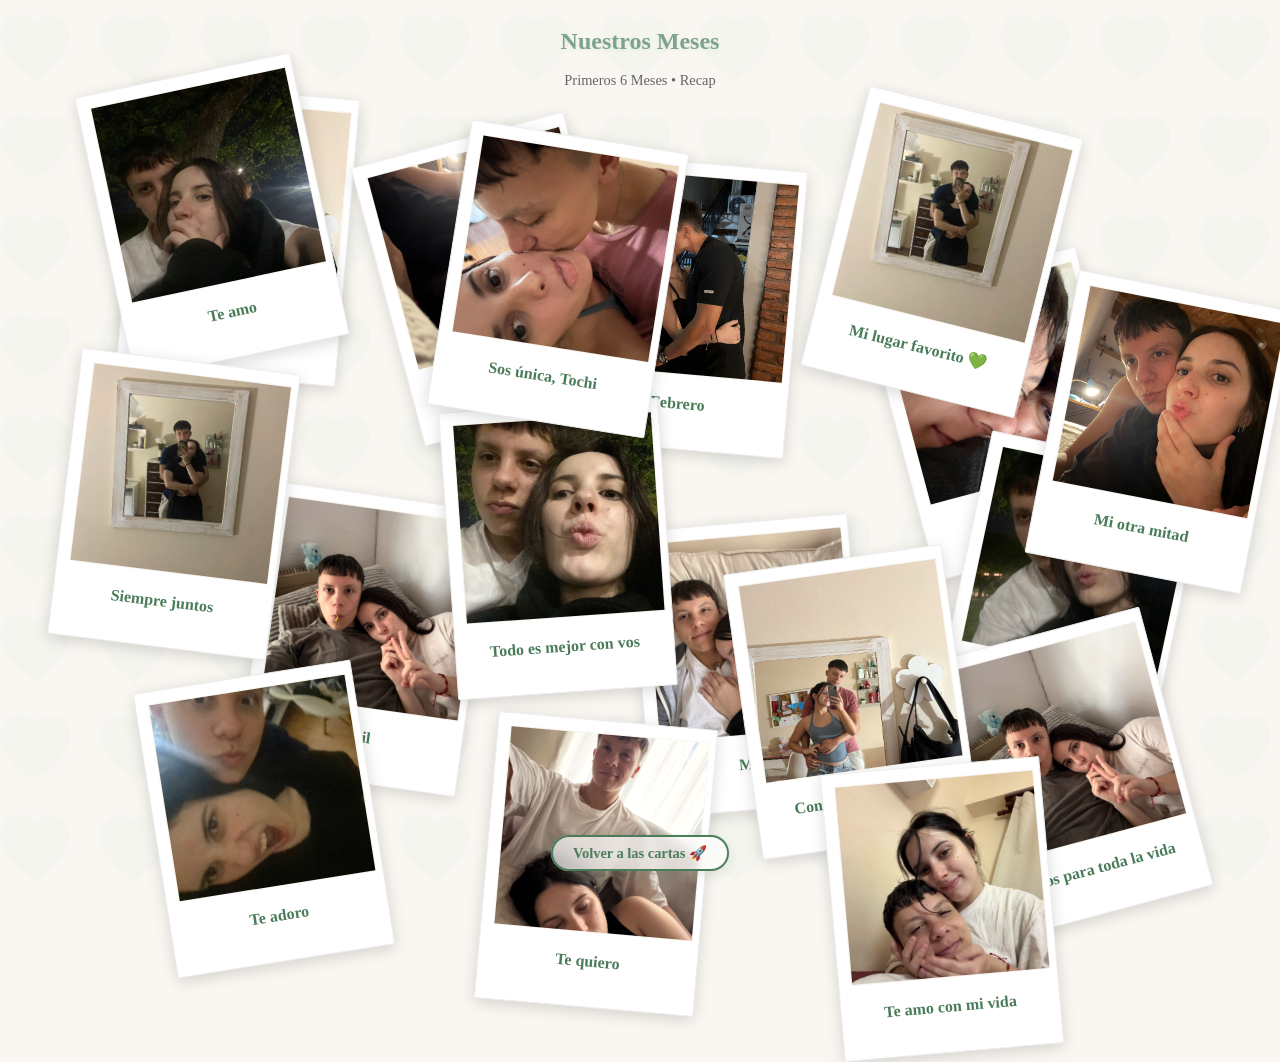
==== 6meses.html @ b49af7e0 "6 meses (falta carta)" ====
<!DOCTYPE html>
<html lang="es">
<head>
    <meta charset="UTF-8">
    <meta name="viewport" content="width=device-width, initial-scale=1.0, maximum-scale=1.0, user-select=none">
    <title>Medio año con mi Tochi 💚</title>
    
    <link rel="stylesheet" href="style.css">
    
    <style>
        /* ESTILOS ESPECÍFICOS PARA EL ESCRITORIO DE POLAROIDS */
        body {
            background-color: #FAF7F2; /* Fondo marfil claro, como la página del corazón */
            overflow: hidden; /* Evita que la página se mueva al arrastrar fotos */
            height: 100vh;
            width: 100vw;
            touch-action: none; /* Vital para móviles */
        }

        #escritorio {
            position: relative;
            width: 100%;
            height: 100%;
            display: flex;
            justify-content: center;
            align-items: center;
        }

        .header-recap {
            position: absolute;
            top: 20px;
            left: 50%;
            transform: translateX(-50%);
            text-align: center;
            z-index: 1; /* Por detrás de las Polaroids al arrastrar */
            font-family: 'Poppins', sans-serif;
            color: #4a7c59; /* Verde botánico */
        }

        .header-recap h1 {
            font-size: 1.5rem;
            margin: 0;
            text-shadow: 0 2px 4px rgba(74, 124, 89, 0.1);
        }

        .header-recap p {
            font-family: 'Lora', serif;
            font-size: 0.9rem;
            margin-top: 5px;
            color: #666;
        }

        /* La Polaroid */
        .polaroid {
            position: absolute;
            background: #ffffff;
            padding: 12px 12px 30px 12px; /* Margen inferior más ancho para la leyenda */
            box-shadow: 0 4px 15px rgba(0,0,0,0.15);
            border-radius: 2px;
            cursor: grab;
            user-select: none;
            touch-action: none;
            transition: transform 0.1s ease, box-shadow 0.2s ease;
            z-index: 10;
        }

        /* Estado al arrastrar */
        .polaroid.dragging {
            cursor: grabbing;
            box-shadow: 0 10px 25px rgba(74, 124, 89, 0.3); /* Brillo verde sutil */
            transform: scale(1.05);
            z-index: 1000 !important; /* Siempre arriba del todo al moverla */
        }

        .polaroid img {
            width: 200px; /* Tamaño de la foto cuadrada */
            height: 200px;
            object-fit: cover; /* Recorta si no es cuadrada, pero mejor recortar antes */
            border: 1px solid #f0f0f0;
        }

        .polaroid p {
            margin-top: 15px;
            text-align: center;
            font-family: 'Lora', serif;
            font-size: 1rem;
            color: #4a7c59; /* Verde botánico */
            font-weight: bold;
        }

        /* BOTÓN VOLVER (Estilo delicado como el index) */
        .btn-volver-container {
            position: fixed;
            bottom: 30px;
            left: 50%;
            transform: translateX(-50%);
            z-index: 2000;
        }

        .btn-volver-polaroid {
            background: rgba(255, 255, 255, 0.7);
            color: #4a7c59;
            border: 2px solid #4a7c59;
            padding: 8px 20px;
            border-radius: 50px;
            text-decoration: none;
            font-family: 'Lora', serif;
            font-size: 0.9rem;
            font-weight: bold;
            transition: all 0.3s ease;
            box-shadow: 0 4px 12px rgba(74, 124, 89, 0.15);
            backdrop-filter: blur(5px);
        }

        .btn-volver-polaroid:hover {
            background: #4a7c59;
            color: #ffffff;
            box-shadow: 0 6px 20px rgba(74, 124, 89, 0.35);
        }

    </style>
</head>
<body>

    <div class="header-recap">
        <h1>Nuestros Meses</h1>
        <p>Primeros 6 Meses • Recap </p>
    </div>

    <div id="escritorio">
       

        
        <div class="polaroid" style="top: 10%; left: 10%; transform: rotate(5deg);">
            <img src="foto14.jpg" alt="Mes 3">
            <p>Enero</p>
        </div>


        <div class="polaroid" style="top: 15%; left: 30%; transform: rotate(-15deg);">
            <img src="foto2.jpg" alt="Mes 3">
            <p>Enero</p>
        </div>

        <div class="polaroid" style="top: 18%; left: 45%; transform: rotate(5deg);">
            <img src="foto3.jpg" alt="Mes 3">
            <p>Febrero</p>
        </div>

        <div class="polaroid" style="top: 30%; left: 70%; transform: rotate(-15deg);">
            <img src="foto1.jpg" alt="Mes 4">
            <p>Marzo</p>
        </div>

        <div class="polaroid" style="top: 55%; left: 20%; transform: rotate(8deg);">
            <img src="mes4.jpg" alt="Mes 5">
            <p>Abril</p>
        </div>

        <div class="polaroid" style="top: 58%; left: 50%; transform: rotate(-5deg);">
            <img src="foto13.jpg" alt="Mes 6">
            <p>Mayo</p>
        </div>

        <div class="polaroid" style="top: 50%; left: 75%; transform: rotate(12deg);">
            <img src="foto5.jpg" alt="Mes 1">
            <p>Diciembre</p>
        </div>

        <div class="polaroid" style="top: 8%; left: 8%; transform: rotate(-12deg);">
            <img src="foto7.jpg" alt="Foto 7">
            <p>Te amo</p>
        </div>

        <div class="polaroid" style="top: 12%; left: 65%; transform: rotate(14deg);">
            <img src="foto8.jpg" alt="Foto 8">
            <p>Mi lugar favorito 💚</p>
        </div>

        <div class="polaroid" style="top: 40%; left: 5%; transform: rotate(7deg);">
            <img src="foto9.jpg" alt="Foto 9">
            <p>Siempre juntos</p>
        </div>

        <div class="polaroid" style="top: 75%; left: 12%; transform: rotate(-9deg);">
            <img src="foto10.jpg" alt="Foto 10">
            <p>Te adoro </p>
        </div>

        <div class="polaroid" style="top: 80%; left: 38%; transform: rotate(5deg);">
            <img src="foto11.jpg" alt="Foto 11">
            <p>Te quiero </p>
        </div>

        <div class="polaroid" style="top: 70%; left: 75%; transform: rotate(-15deg);">
            <img src="foto12.jpg" alt="Foto 12">
            <p>Juntos para toda la vida </p>
        </div>

        <div class="polaroid" style="top: 45%; left: 35%; transform: rotate(-4deg);">
            <img src="foto6.jpg" alt="Foto 13">
            <p>Todo es mejor con vos</p>
        </div>

        <div class="polaroid" style="top: 32%; left: 82%; transform: rotate(11deg);">
            <img src="foto18.jpg" alt="Foto 14">
            <p>Mi otra mitad </p>
        </div>

        <div class="polaroid" style="top: 62%; left: 58%; transform: rotate(-8deg);">
            <img src="foto15.jpg" alt="Foto 15">
            <p>Construyendo juntos </p>
        </div>

        <div class="polaroid" style="top: 15%; left: 35%; transform: rotate(9deg);">
            <img src="foto16.jpg" alt="Foto 16">
            <p>Sos única, Tochi </p>
        </div>

        <div class="polaroid" style="top: 85%; left: 65%; transform: rotate(-5deg);">
            <img src="foto17.jpg" alt="Foto 17">
            <p>Te amo con mi vida </p>
        </div>

    </div>

    <div class="btn-volver-container">
        <a href="index.html" class="btn-volver-polaroid">Volver a las cartas 🚀</a>
    </div>

    <script src="drag.js"></script>

</body>
</html>
---- style.css ----
* {
    margin: 0;
    padding: 0;
    box-sizing: border-box;
}

/* =========================================
   NUEVA PALETA: VERDE PASTEL CON CORAZONES
========================================= */
:root {
    --color-fondo: #fcf9f5; /* Color base */
    --color-texto: #404a43;
    --color-principal: #b3d4c6; /* Verde pastel clarito */
    --color-secundario: #7ca38f; /* Verde salvia para títulos */
    --color-linea: #9ac2af;
    --cristal-fondo: rgba(255, 255, 255, 0.9);
    --sombra-suave: 0 10px 30px rgba(124, 163, 143, 0.15);
}

body {
    background-color: var(--color-fondo);
    
    /* === ACÁ ESTÁ LA MAGIA DE LOS CORAZONES === */
    /* Generamos un patrón de corazones sutiles usando un SVG de fondo directo en CSS */
    /* El color de los corazones es una variante muy suave del verde pastel (#b3d4c6) con poca opacidad (0.08) */
    background-image: url("data:image/svg+xml,%3Csvg xmlns='http://www.w3.org/2000/svg' width='100' height='100' viewBox='0 0 100 100'%3E%3Cpath d='M50 85c-20-15-40-30-40-50 0-11 9-20 20-20 5 0 10 2 15 6 5-4 10-6 15-6 11 0 20 9 20 20 0 20-20 35-40 50z' fill='%23b3d4c6' fill-opacity='0.08'/%3E%3C/svg%3E");
    background-repeat: repeat;
    background-position: center;
    background-attachment: fixed; /* Los corazones se quedan quietos al hacer scroll */
    
    font-family: 'Lora', serif;
    line-height: 1.8;
    font-size: 1.2rem;
    overflow-x: hidden;
}

h1, h2, .titulo-doc, .firma, .caption {
    font-family: 'Dancing Script', cursive;
    color: var(--color-secundario);
    font-weight: 600;
}

.hero {
    height: 100vh;
    display: flex;
    justify-content: center;
    align-items: center;
    text-align: center;
    background-image: linear-gradient(to bottom, rgba(252, 249, 245, 0.4), rgba(252, 249, 245, 1)), url('TU_FOTO_DE_FONDO.jpg');
    background-position: center;
    background-size: cover;
    background-repeat: no-repeat;
    background-attachment: fixed;
}

.hero-content {
    padding: 40px;
}

.hero-content h1 {
    font-size: 6.5rem;
    margin-bottom: 10px;
    letter-spacing: 2px;
}

.hero-content p {
    font-size: 1.6rem;
    font-style: italic;
    margin-bottom: 30px;
    color: #6e8275;
}

.contador {
    font-size: 1.4rem;
    color: var(--color-secundario);
    background: var(--cristal-fondo);
    border: 1px solid rgba(255, 255, 255, 0.5);
    padding: 15px 30px;
    border-radius: 50px;
    box-shadow: var(--sombra-suave);
    display: inline-block;
    font-weight: bold;
    cursor: pointer; /* Hace que aparezca la manito de botón */
    transition: transform 0.2s ease, box-shadow 0.2s ease;
}

.contador:hover {
    transform: scale(1.05); /* Se agranda un poquito */
    box-shadow: 0 15px 35px rgba(124, 163, 143, 0.3);
}

.contador:active {
    transform: scale(0.95); /* Hace el efecto de "hundirse" al tocarlo */
}

.cartas-lista-section {
    padding: 80px 20px;
    max-width: 1000px;
    margin: 0 auto;
    text-align: center;
}

.cartas-lista-section h2 {
    font-size: 4rem;
    margin-bottom: 15px;
}

.subtitulo-galeria {
    font-style: italic;
    color: #6e8275;
    font-size: 1.4rem;
    margin-bottom: 40px;
}

.acordeon {
    display: flex;
    flex-direction: column;
    gap: 20px;
    text-align: left;
}

.carta-item {
    background: var(--cristal-fondo);
    border: 1px solid rgba(255, 255, 255, 0.6);
    border-radius: 15px;
    box-shadow: var(--sombra-suave);
    overflow: hidden;
    transition: all 0.3s ease;
}

.carta-item:hover {
    box-shadow: 0 15px 30px rgba(124, 163, 143, 0.25);
}

.carta-cabecera {
    width: 100%;
    padding: 30px 40px;
    background: transparent;
    border: none;
    font-family: 'Lora', serif;
    font-size: 1.5rem;
    color: var(--color-secundario);
    font-weight: bold;
    cursor: pointer;
    display: flex;
    justify-content: space-between;
    align-items: center;
    transition: background 0.3s ease;
}

.carta-cabecera:hover {
    background: rgba(124, 163, 143, 0.08);
}

.fecha-btn {
    pointer-events: none;
}

.icono-expandir {
    font-size: 2.2rem;
    font-weight: normal;
    color: var(--color-linea);
    transition: transform 0.4s ease;
    pointer-events: none;
}

.carta-contenido {
    max-height: 0;
    overflow: hidden;
    transition: max-height 0.6s ease-out;
}

.texto-interno {
    padding: 0 40px 50px 40px;
    font-size: 1.3rem; 
    border-top: 2px dashed rgba(124, 163, 143, 0.3);
    margin-top: 10px;
    padding-top: 30px;
}

.texto-interno p {
    margin-bottom: 25px;
    text-align: justify;
}

.titulo-doc {
    font-size: 3rem;
    margin-bottom: 25px;
    text-align: center;
}

.firma {
    font-size: 3rem;
    text-align: right;
    margin-top: 50px;
    margin-bottom: 0;
}

.carta-item.activa .carta-contenido {
    max-height: 5000px; 
    transition: max-height 1s ease-in;
}

.carta-item.activa .icono-expandir {
    transform: rotate(45deg);
    color: var(--color-secundario);
}

.galeria-section {
    padding: 80px 20px;
    max-width: 1200px;
    margin: 0 auto;
    text-align: center;
}

.galeria-section h2 {
    font-size: 4.5rem;
    margin-bottom: 10px;
}

.polaroid-container {
    display: flex;
    flex-wrap: wrap;
    justify-content: center;
    gap: 50px;
}

.polaroid {
    background: #fff;
    padding: 20px 20px 30px 20px;
    border-radius: 4px;
    box-shadow: 0 10px 25px rgba(0,0,0,0.15);
    width: 320px;
    transition: all 0.4s ease;
    cursor: pointer;
    border: 1px solid #eee;
}

.polaroid img {
    width: 100%;
    height: 320px;
    object-fit: cover;
    display: block;
    filter: sepia(10%); 
}

.caption {
    font-size: 2rem;
    margin-top: 20px;
}

.polaroid:nth-child(odd) { transform: rotate(-3deg); }
.polaroid:nth-child(even) { transform: rotate(4deg); }
.polaroid:nth-child(3n) { transform: rotate(-2deg); }

.polaroid:hover {
    transform: scale(1.05) rotate(0deg);
    box-shadow: 0 20px 40px rgba(124, 163, 143, 0.25);
    z-index: 10;
}

footer {
    text-align: center;
    padding: 60px 20px;
    font-style: italic;
    font-size: 1.2rem;
    color: #829689;
}


/* =========================================
   EFECTO DE MARIPOSAS VOLANDO
========================================= */
.mariposa {
    position: fixed;
    bottom: -50px; /* Nacen justo por debajo del borde de la pantalla */
    z-index: 9999; /* Para que pasen por encima de todo */
    pointer-events: none; /* CLAVE: Para que no interfieran si ella quiere tocar un botón y la mariposa pasa por encima */
    animation: volar linear infinite;
    filter: drop-shadow(0 4px 6px rgba(0,0,0,0.1)); /* Una sombrita suave */
}

/* La animación que las hace subir y moverse un poquito de lado */
@keyframes volar {
    0% {
        transform: translateY(0) translateX(0) rotate(-15deg);
        opacity: 0;
    }
    10% {
        opacity: 0.8; /* Aparecen suavemente */
    }
    90% {
        opacity: 0.8;
    }
    100% {
        /* Suben más de la altura de la pantalla y se mueven hacia la derecha */
        transform: translateY(-110vh) translateX(150px) rotate(15deg);
        opacity: 0; /* Desaparecen suavemente arriba */
    }
}

/* =========================================
   ADAPTACIÓN PARA CELULARES (RESPONSIVE)
========================================= */
@media (max-width: 768px) {
    /* Achicamos el título principal y el subtítulo */
    .hero-content h1 { 
        font-size: 3.5rem; 
    }
    .hero-content p { 
        font-size: 1.2rem; 
    }
    .contador { 
        font-size: 1rem; 
        padding: 10px 20px; 
    }
    
    /* Achicamos los títulos de las secciones */
    .cartas-lista-section h2, .galeria-section h2 { 
        font-size: 2.5rem; 
    }
    .subtitulo-galeria { 
        font-size: 1.1rem; 
    }
    
    /* Ajustamos los botones del acordeón */
    .carta-cabecera { 
        padding: 20px 15px; 
        font-size: 1.1rem; 
    }
    .icono-expandir { 
        font-size: 1.8rem; 
    }
    
    /* === EL ARREGLO DEL TEXTO === */
    .texto-interno { 
        padding: 0 20px 30px 20px; 
        font-size: 1.1rem; /* Achicamos un poco la letra */
    }
    .texto-interno p {
        text-align: left; /* Esto evita que las letras se separen raro */
        margin-bottom: 15px;
    }
    
    .titulo-doc { 
        font-size: 2rem; 
    }
    .firma { 
        font-size: 2.2rem; 
    }
    
    /* Ajuste de las Polaroids para que no se desborden de la pantalla */
    .polaroid { 
        width: 100%; 
        max-width: 300px; 
        padding: 15px 15px 25px 15px; 
    }
    .polaroid img { 
        height: 300px; 
    }
}

/* =========================================
   BOTÓN DE MIMOS DE EMERGENCIA Y VENTANA
========================================= */
.btn-mimos {
    position: fixed;
    bottom: 30px;
    right: 30px;
    background: linear-gradient(135deg, var(--color-secundario), var(--color-principal));
    color: white;
    border: none;
    padding: 15px 25px;
    border-radius: 50px;
    font-family: 'Lora', serif;
    font-size: 1.1rem;
    font-weight: bold;
    box-shadow: 0 10px 25px rgba(124, 163, 143, 0.5);
    cursor: pointer;
    z-index: 1000; /* Siempre por encima de la página */
    transition: transform 0.3s ease;
    animation: latido 2s infinite; /* Hace que el botón palpite */
}

.btn-mimos:hover {
    transform: scale(1.1);
    animation: none; 
}

@keyframes latido {
    0% { transform: scale(1); }
    10% { transform: scale(1.08); }
    20% { transform: scale(1); }
    30% { transform: scale(1.08); }
    40% { transform: scale(1); }
    100% { transform: scale(1); }
}

/* El fondo borroso de la ventanita */
.modal-mimos {
    position: fixed;
    top: 0;
    left: 0;
    width: 100vw;
    height: 100vh;
    background: rgba(252, 249, 245, 0.7);
    backdrop-filter: blur(8px);
    -webkit-backdrop-filter: blur(8px);
    display: flex;
    justify-content: center;
    align-items: center;
    z-index: 2000;
    opacity: 1;
    transition: opacity 0.4s ease;
}

/* Clase para esconderla */
.modal-mimos.oculta {
    opacity: 0;
    pointer-events: none;
}

/* La cajita de cristal donde va el texto */
.modal-contenido {
    background: var(--cristal-fondo);
    border: 1px solid rgba(255, 255, 255, 0.6);
    padding: 50px;
    border-radius: 20px;
    box-shadow: var(--sombra-suave);
    max-width: 500px;
    width: 90%;
    text-align: center;
    position: relative;
    transform: translateY(0);
    transition: transform 0.4s cubic-bezier(0.175, 0.885, 0.32, 1.275);
}

.modal-mimos.oculta .modal-contenido {
    transform: translateY(50px); /* Efecto de que cae al desaparecer */
}

/* La X para cerrar */
.cerrar-modal {
    position: absolute;
    top: 15px;
    right: 25px;
    font-size: 2.5rem;
    color: var(--color-secundario);
    cursor: pointer;
    transition: transform 0.3s;
}

.cerrar-modal:hover {
    transform: scale(1.2) rotate(90deg);
}

.modal-titulo {
    font-size: 2.5rem;
    margin-bottom: 20px;
}

.texto-mimo {
    font-size: 1.4rem;
    color: var(--color-texto);
    margin-bottom: 30px;
    line-height: 1.6;
}

.firma-modal {
    font-family: 'Dancing Script', cursive;
    font-size: 2.2rem;
    color: var(--color-secundario);
    margin-bottom: 0;
}

/* SOLO para celulares (se achica y se pega un poco más al borde) */
@media (max-width: 768px) {
    .btn-mimos {
        bottom: 15px;
        right: 15px;
        padding: 8px 14px; /* Bien chiquito para que no estorbe */
        font-size: 0.85rem; /* Letra más chica */
    }
}

/* =========================================
   MODO NOCHE DE CUCHARITA 🌙
========================================= */
body.modo-noche {
    /* Cambiamos la paleta a tonos noche */
    --color-fondo: #0d1321;
    --color-texto: #e0e6ed;
    --color-principal: #1d2d44;
    --color-secundario: #8aa4c8;
    --color-linea: #3e5c76;
    --cristal-fondo: rgba(13, 19, 33, 0.85);
    --sombra-suave: 0 10px 30px rgba(0, 0, 0, 0.6);
    
    /* Fondo estrellado azul profundo */
    background-image: radial-gradient(circle at top, #1d2d44 0%, #0d1321 100%);
    color: var(--color-texto);
    transition: background 1s ease, color 0.5s ease;
}

/* Oscurecemos las Polaroids para que no encandilen */
body.modo-noche .polaroid-front, 
body.modo-noche .polaroid-back {
    background: #172436;
    color: #e0e6ed;
    border-color: #2a3d54;
}

body.modo-noche .nota-secreta {
    color: #b0c4de;
}

/* Le damos un brillo a las mariposas para que destaquen en la oscuridad */
body.modo-noche .mariposa {
    filter: drop-shadow(0 0 5px rgba(255, 255, 255, 0.8)) brightness(1.5);
}

/* =========================================
   PARCHE: FORZAR COLORES EN MODO NOCHE
========================================= */
body.modo-noche h1, 
body.modo-noche h2, 
body.modo-noche h3, 
body.modo-noche p, 
body.modo-noche .carta-cabecera {
    color: var(--color-texto) !important;
}

/* Elementos que van con el azul clarito / celeste */
body.modo-noche .firma,
body.modo-noche .contador,
body.modo-noche .firma-modal,
body.modo-noche .fecha-btn,
body.modo-noche .efecto-consola::after {
    color: var(--color-secundario) !important;
}

body.modo-noche .contador {
    border-color: rgba(138, 164, 200, 0.4); /* Borde azulado para el contador */
}

/* EFECTO TYPING UNIVERSAL */
.efecto-consola::after {
    content: '|';
    animation: parpadeo-cursor 0.8s infinite;
    color: var(--color-secundario);
    font-weight: bold;
}

@keyframes parpadeo-cursor {
    0%, 100% { opacity: 1; }
    50% { opacity: 0; }
}

/* EL BOTÓN DE DESEOS (Solo visible en modo noche) */
.btn-deseo {
    display: none; /* Oculto por defecto */
    position: fixed;
    bottom: 100px; /* Lo ponemos arriba del footer y del botón de mimos */
    left: 50%;
    transform: translateX(-50%);
    background: rgba(255, 255, 255, 0.05);
    color: #b0c4de;
    border: 1px solid rgba(176, 196, 222, 0.4);
    padding: 12px 24px;
    border-radius: 30px;
    font-family: 'Dancing Script', cursive;
    font-size: 1.5rem;
    cursor: pointer;
    backdrop-filter: blur(5px);
    z-index: 2000;
    transition: all 0.3s ease;
}

body.modo-noche .btn-deseo {
    display: block; /* Solo aparece cuando se hace de noche */
    animation: aparecerSuave 2s ease;
}

.btn-deseo:hover {
    background: rgba(255, 255, 255, 0.15);
    box-shadow: 0 0 15px rgba(176, 196, 222, 0.5);
    transform: translateX(-50%) scale(1.05);
}

@keyframes aparecerSuave {
    from { opacity: 0; }
    to { opacity: 0.8; }
}

/* La estrella fugaz */
.estrella-fugaz {
    position: fixed;
    width: 4px;
    height: 4px;
    background: #fff;
    border-radius: 50%;
    box-shadow: 0 0 20px 4px #fff, 0 0 100px 8px #fff;
    z-index: 3000;
    pointer-events: none; /* Para que no se pueda tocar */
}

/* La estela de la estrella */
.estrella-fugaz::after {
    content: '';
    position: absolute;
    top: 50%;
    transform: translateY(-50%);
    width: 150px;
    height: 2px;
    background: linear-gradient(to left, rgba(255,255,255,0.8), transparent);
}

/* Animación del vuelo diagonal */
.animar-estrella {
    animation: vueloEstrella 2.5s linear forwards;
}

@keyframes vueloEstrella {
    0% {
        transform: translate(0, 0) rotate(-35deg);
        opacity: 1;
    }
    100% {
        transform: translate(-100vw, 100vh) rotate(-35deg);
        opacity: 0;
    }
}

.corazon-nuevo {
    display: inline-block;
    margin-left: 8px;
    animation: latidoNuevo 1.5s ease-in-out infinite;
    filter: drop-shadow(0 0 5px rgba(124, 163, 143, 0.6));
}

@keyframes latidoNuevo {
    0% { transform: scale(1); }
    50% { transform: scale(1.3); }
    100% { transform: scale(1); }
}

/* En modo noche, le damos un brillo un poco más azulado/celeste */
body.modo-noche .corazon-nuevo {
    filter: drop-shadow(0 0 8px rgba(138, 164, 200, 0.8));
}

/* =========================================
   BOTÓN HACIA OTRA PÁGINA (6 MESES)
========================================= */
.contenedor-enlace {
    text-align: center;
    margin-top: 15px; /* Lo separa un poquito del contador */
    margin-bottom: 30px;
}

.btn-enlace-especial {
    display: inline-block;
    background: rgba(255, 255, 255, 0.5);
    color: var(--color-principal);
    border: 2px solid var(--color-secundario);
    padding: 10px 25px;
    border-radius: 50px;
    text-decoration: none; /* Le saca el subrayado feo de los links */
    font-family: 'Lora', serif;
    font-weight: bold;
    transition: all 0.3s ease;
    box-shadow: var(--sombra-suave);
}

/* Efecto al pasar el mouse por encima */
.btn-enlace-especial:hover {
    background: var(--color-secundario);
    color: white;
    transform: translateY(-3px); /* Se levanta un poquito */
}

/* Adaptación para el Modo Noche de Cucharita */
body.modo-noche .btn-enlace-especial {
    background: rgba(13, 19, 33, 0.6);
    border-color: var(--color-secundario);
    color: var(--color-secundario) !important;
}

body.modo-noche .btn-enlace-especial:hover {
    background: var(--color-secundario);
    color: #0d1321 !important;
}

/* =========================================
           1. POLAROIDS NORMALES (Simples)
        ========================================= */
        .polaroid {
            position: absolute;
            background: #ffffff;
            width: 220px; /* Definimos el ancho en el marco, no en la foto */
            padding: 12px 12px 30px 12px;
            box-shadow: 0 4px 15px rgba(0,0,0,0.15);
            border-radius: 2px;
            cursor: grab;
            user-select: none;
            touch-action: none;
            transition: transform 0.1s ease, box-shadow 0.2s ease;
            z-index: 10;
        }

        .polaroid img {
            width: 100%; /* La foto ocupa exactamente el espacio interno del marco */
            aspect-ratio: 1 / 1; /* Fuerza a que sea un cuadrado perfecto SIEMPRE */
            object-fit: cover; /* Recorta los bordes sobrantes sin estirar ni deformar a Tochi ni a vos */
            border: 1px solid #f0f0f0;
            display: block; /* Evita márgenes fantasma debajo de la imagen */
        }

        .polaroid p {
            margin-top: 15px;
            text-align: center;
            font-family: 'Lora', serif;
            font-size: 1rem;
            color: #4a7c59;
            font-weight: bold;
        }

        /* Estado al arrastrar */
        .polaroid.dragging {
            cursor: grabbing;
            box-shadow: 0 10px 25px rgba(74, 124, 89, 0.3);
            transform: scale(1.05);
            z-index: 1000 !important;
        }

        /* =========================================
           2. POLAROID DOBLE (Dos fotos a medida)
        ========================================= */
        .polaroid.polaroid-doble {
            width: 280px; /* Un marco más ancho para que entren bien las dos */
            padding: 15px;
            display: flex;
            flex-direction: column;
            justify-content: space-between;
        }

        .fotos-container {
            width: 100%;
            aspect-ratio: 1 / 1; /* El contenedor de las dos fotos es un cuadrado perfecto */
            position: relative;
        }

        /* Regla general para ambas fotos de la doble */
        .polaroid-doble .foto-top-left,
        .polaroid-doble .foto-bottom-right {
            position: absolute;
            width: 62%; /* Ocupan un poco más de la mitad para solaparse con estilo */
            aspect-ratio: 1 / 1; /* Cuadrados perfectos */
            object-fit: cover; /* Recorte automático a medida */
            border: 1px solid #f0f0f0;
        }

        .polaroid-doble .foto-top-left {
            top: 0;
            left: 0;
            z-index: 1;
        }

        .polaroid-doble .foto-bottom-right {
            bottom: 0;
            right: 0;
            z-index: 2;
            box-shadow: -2px -2px 10px rgba(0,0,0,0.1); /* Sombrita para despegarla de la otra foto */
        }

        .polaroid-doble p {
            margin-top: 15px;
            margin-bottom: 0;
            font-size: 1.1rem;
        }
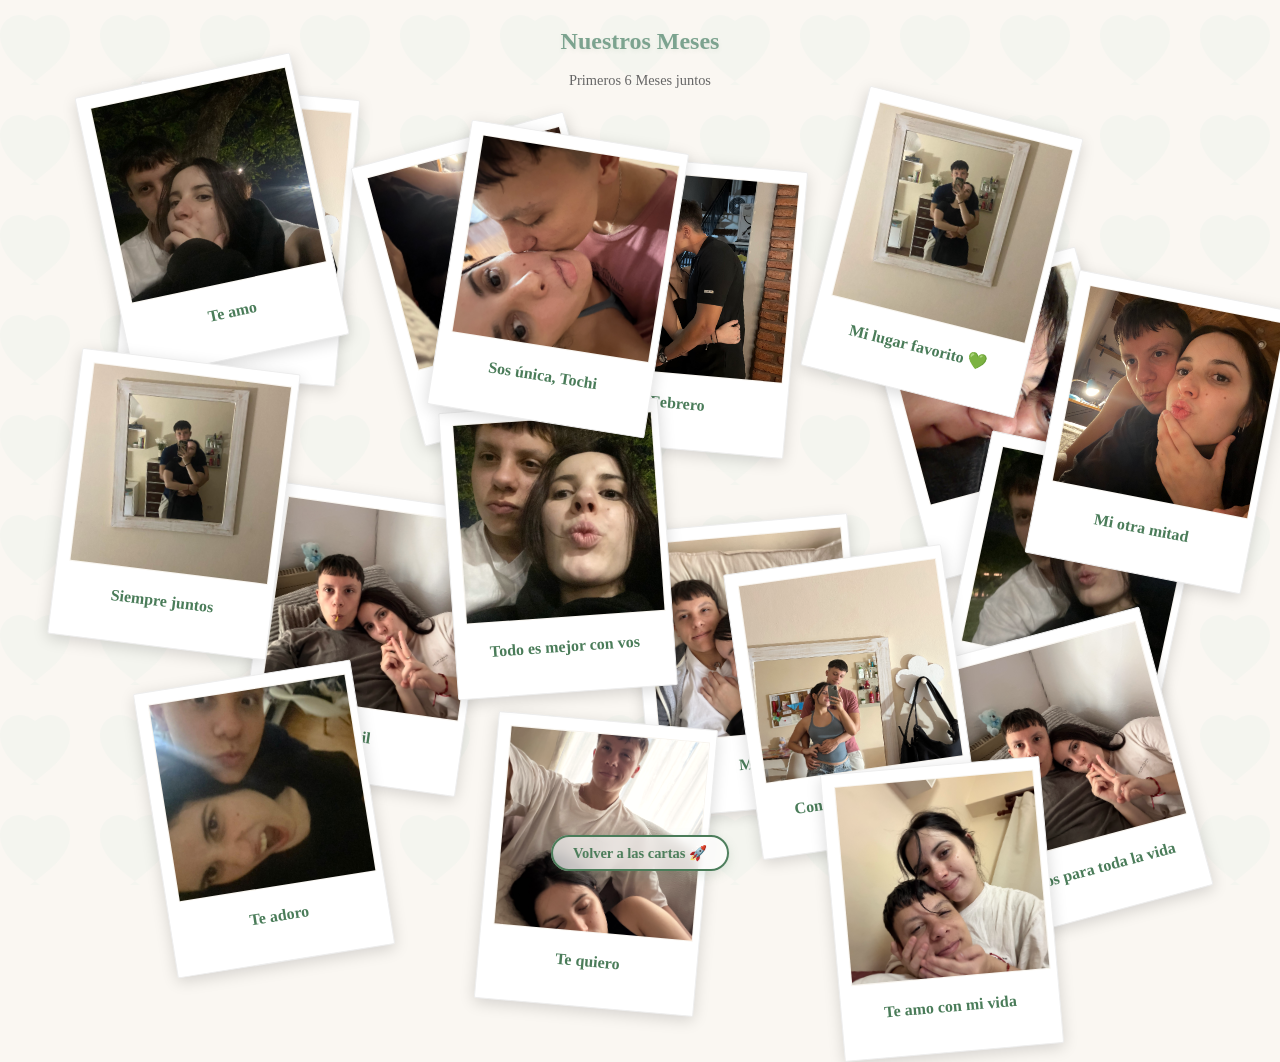
==== commit c0e9c48f: "adaptacion celu" ====
--- a/6meses.html
+++ b/6meses.html
@@ -3,7 +3,7 @@
 <head>
     <meta charset="UTF-8">
     <meta name="viewport" content="width=device-width, initial-scale=1.0, maximum-scale=1.0, user-select=none">
-    <title>Medio año con mi Tochi 💚</title>
+    <title>Los mejores 6 meses de mi vida 💚</title>
     
     <link rel="stylesheet" href="style.css">
     
@@ -124,7 +124,7 @@
 
     <div class="header-recap">
         <h1>Nuestros Meses</h1>
-        <p>Primeros 6 Meses • Recap </p>
+        <p>Primeros 6 Meses juntos </p>
     </div>
 
     <div id="escritorio">
--- a/style.css
+++ b/style.css
@@ -370,10 +370,10 @@
     background: linear-gradient(135deg, var(--color-secundario), var(--color-principal));
     color: white;
     border: none;
-    padding: 15px 25px;
+    padding: 8px 14px;
     border-radius: 50px;
     font-family: 'Lora', serif;
-    font-size: 1.1rem;
+    font-size: 0.85rem;
     font-weight: bold;
     box-shadow: 0 10px 25px rgba(124, 163, 143, 0.5);
     cursor: pointer;
